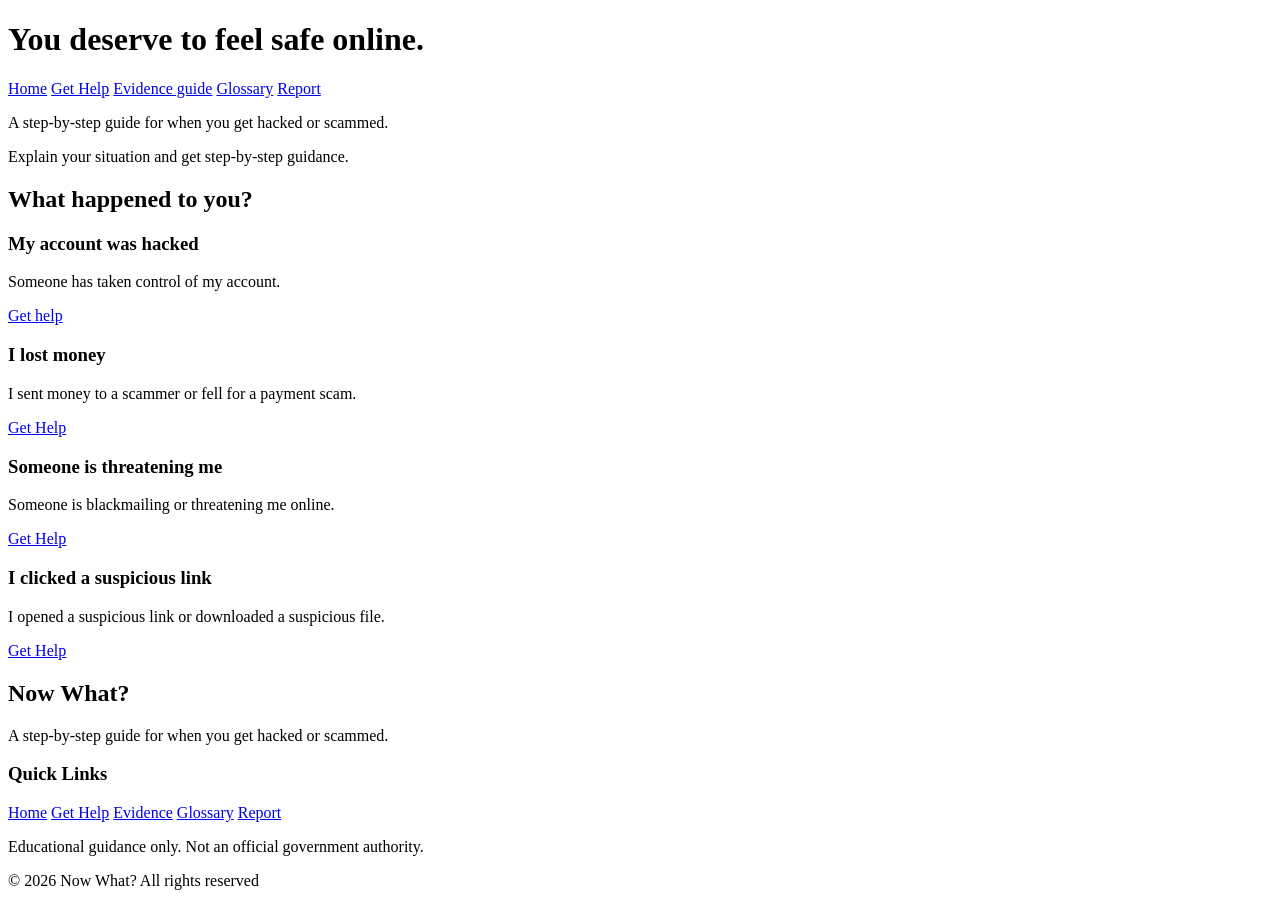
==== index.html @ eea25f43 "Upload Now What project" ====
<!DOCTYPE html>
<html lang="en">
<head>
    <meta charset="UTF-8">
    <meta name="viewport" content="width=device-width, initial-scale=1.0">
    <title>Now What? | Home</title>

    <link rel="stylesheet" href="css/style.css">
</head>
<body>
    <header class="site-header">
        <h1>You deserve to feel safe online.</h1>
        <nav>
            <a href="index.html" aria-current="page">Home</a>
            <a href="get-help.html">Get Help</a>
            <a href="evidence.html">Evidence guide</a>
            <a href="glossary.html">Glossary</a>
            <a href="report.html">Report</a>
        </nav>
    </header>

    <main>
        <section class = "hero">
        <p class="intro-text">
            A step-by-step guide for when you get hacked or scammed.
        </p>
        <p class="supporting-text">
            Explain your situation and get step-by-step guidance.
        </p>
        </section>
            <h2>What happened to you?</h2>
            
        <section class="situations-section">

            <div class = "situation-card">
                <h3>My account was hacked</h3>
                <p>Someone has taken control of my account.</p>
                <a href="get-help.html?type=hacked">Get help</a>
            </div>

            <div class = "situation-card">
                <h3>I lost money</h3>
                <p>I sent money to a scammer or fell for a payment scam.</p>
                <a href="get-help.html?type=scam">Get Help</a>
            </div>

            <div class = "situation-card">
                <h3>Someone is threatening me</h3>
                <p>Someone is blackmailing or threatening me online.</p>
                <a href="get-help.html?type=threat">Get Help</a>
            </div>

            <div class = "situation-card">
                <h3>I clicked a suspicious link</h3>
                <p>I opened a suspicious link or downloaded a suspicious file.</p>
                <a href="get-help.html?type=link">Get Help</a>
            </div>

        </section>

    </main>   

    <footer class = "site-footer">
        <div class = "footer-content">
            <div class="footer-about">
                <h2>Now What?</h2>
                <p>A step-by-step guide for when you get
                hacked or scammed.</p>
            </div>
            <div class = "footer-link">
                <h3>Quick Links</h3>

                <a href="index.html">Home</a>
                <a href="get-help.html">Get Help</a>
                <a href="evidence.html">Evidence</a>
                <a href="glossary.html">Glossary</a>
                <a href="report.html">Report</a>
            </div>
        </div>

        <div class = "footer-bottom">
            <p>Educational guidance only. Not an official
            government authority.</p>
            <p>© 2026 Now What? All rights reserved</p>
        </div>
    </footer>

</body>
</html>
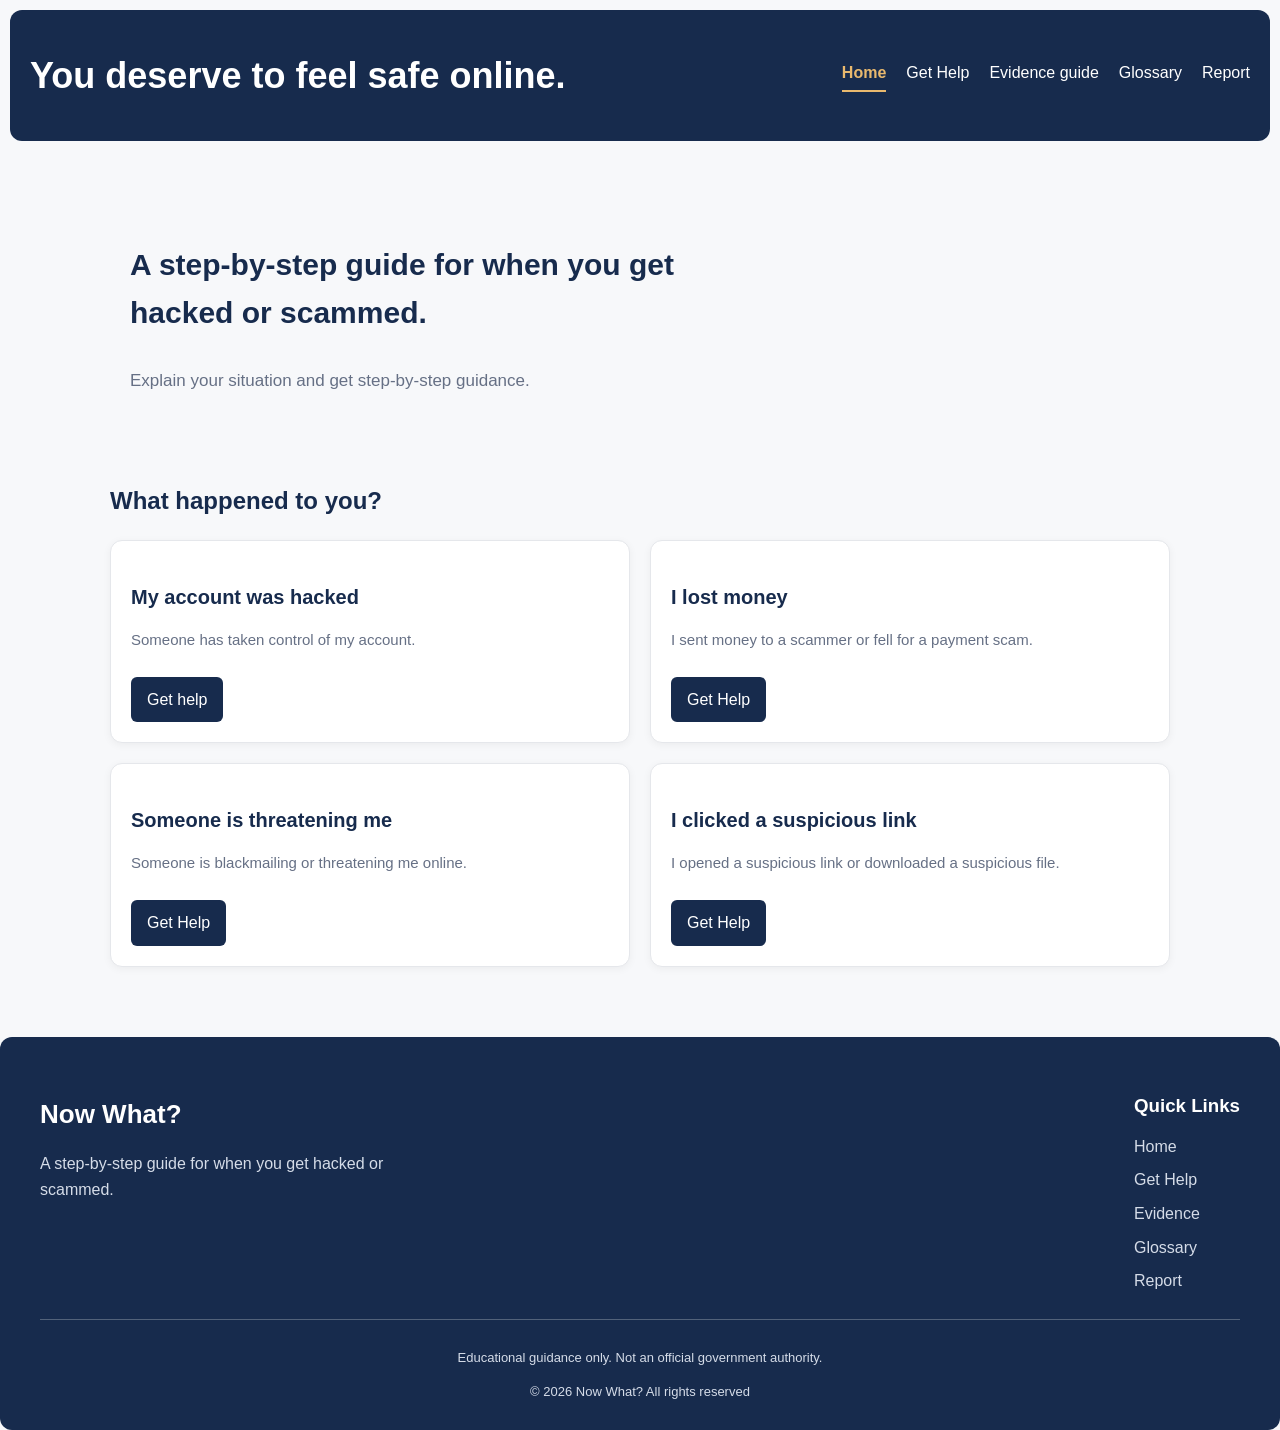
==== commit 9022da6b: "Fix HTML formatting and structure" ====
--- a/index.html
+++ b/index.html
@@ -5,7 +5,7 @@
     <meta name="viewport" content="width=device-width, initial-scale=1.0">
     <title>Now What? | Home</title>
 
-    <link rel="stylesheet" href="css/style.css">
+    <link rel="stylesheet" href="style.css">
 </head>
 <body>
     <header class="site-header">
@@ -86,4 +86,4 @@
     </footer>
 
 </body>
-</html>+</html>
--- a/style.css
+++ b/style.css
@@ -0,0 +1,543 @@
+main{
+    max-width: 1100px;
+    margin: 0 auto;
+    padding: 20px;
+}
+body{
+    font-family: Arial, Helvetica, sans-serif;
+    line-height: 1.6;
+    background-color: #F7F8FA ;
+    color: #172B4D;
+    margin: 0;
+}
+h1{
+    font-size: 36px;
+    line-height: 1.2;
+}
+.site-header{
+    background-color: #172B4D;
+    color: white;
+    padding: 20px;
+    margin: 10px;
+    border-radius: 12px;
+    display: flex;
+    justify-content: space-between;
+    align-items: center;
+}
+.hero{
+    padding: 40px 20px;
+    margin-bottom: 30px;
+}
+.situation-card{
+    background-color: white;
+    padding: 20px;
+    border-radius: 12px;
+    transition: transform 0.2s ease;
+    box-shadow: 0 2px 8px rgba(0,0,0,0.05);
+    border: 1px solid #E5E7EB;
+}
+.situation-card h3{
+    font-size: 20px;
+    margin-bottom: 8px;
+}
+.situation-card p{
+    color: #667085;
+    font-size: 15px;
+}
+.situation-card a{
+    display: inline-block;
+    background-color: #172B4D;
+    color: white;
+    text-decoration: none;
+    padding: 10px 16px;
+    border-radius: 6px;
+    margin-top: 10px;
+}
+.situation-card a:hover{
+    background-color: #29466F;
+}
+.situation-card:hover{
+    transform: translateY(-4px);
+}
+.situations-section {
+    display: grid;
+    grid-template-columns: 1fr 1fr;
+    gap: 20px;
+}
+nav{
+    display: flex;
+    gap: 20px;
+}
+nav a{
+    color: white;
+    text-decoration: none;
+    
+}
+nav a:hover{
+    color: #E9B96E;
+}
+@media (max-width: 600px)
+{
+    .site-header{
+        flex-direction: column;
+        align-items: flex-start;
+        gap: 15px;
+    }
+    nav{
+        flex-wrap: wrap;
+    }
+    .situations-section{
+        grid-template-columns: 1fr;
+    }
+    .glossary-grid{
+        grid-template-columns: 1fr;
+    }
+}
+.intro-text{
+    font-size: 30px;
+    font-weight: bold;
+    max-width: 650px;
+}
+.supporting-text{
+    font-size: 17px;
+    color: #667085;
+    max-width: 600px;
+}
+#guidance-section{
+    margin-top: 30px;
+}
+.guidance-step{
+    background-color: white;
+    border: 1px solid #E5E7EB;
+    border-radius: 10px;
+    padding: 16px;
+    margin-bottom: 12px;
+    display: flex;
+    align-items: center;
+    gap: 12px;
+}
+.guidance-step input{
+    width: 18px;
+    height: 18px;
+    accent-color: #172B4D;
+    cursor: pointer;
+}
+.progress-container{
+    margin: 20px 0;
+}
+.progress-track{
+    width: 100%;
+    height: 10px;
+    background-color: #E5E7EB;
+    border-radius: 10px;
+    overflow: hidden;
+}
+#progress-bar{
+    width: 0%;
+    height: 100%;
+    background-color: #172B4D;
+    border-radius: 10px;
+    transition: width 0.3s ease;
+}
+.evidence-card {
+    background-color: white;
+    border: 1px solid #E5E7EB;
+    border-radius: 10px;
+    padding: 20px;
+    margin-bottom: 15px;
+}
+
+.evidence-card p{
+    color: #667085;
+}
+.glossary-grid{
+    display: grid;
+    grid-template-columns: repeat(3, 1fr);
+    gap: 20px;
+}
+.glossary-card{
+    background-color: white;
+    border: 1px solid #E5E7EB;
+    border-radius: 12px;
+    padding: 20px;
+    transition: transform 0.2s ease;
+}
+.glossary-card h3{
+    font-size: 20px;
+    margin-bottom: 10px;
+}
+.glossary-card:hover{
+    transform: translateY(-4px);
+}
+input{
+    margin-top: 20px;
+    margin-bottom: 20px;
+}
+.report-grid{
+    display:grid;
+    grid-template-columns: repeat(3,1fr);
+    gap: 20px;
+}
+.report-grid .evidence-card{
+    margin-bottom: 0;
+    transition: transform 0.2s ease;
+}
+.report-grid .evidence-card:hover{
+    transform: translateY(-4px);
+}
+.report-grid a{
+    display: inline-block;
+    background-color: #172B4D;
+    color: white;
+    text-decoration: none;
+    padding: 10px 14px;
+    border-radius: 6px;
+    margin-top: 10px;
+}
+.report-grid a:hover{
+    background-color: #29466F;
+}
+.disclaimer{
+    background-color: #E9EEF5;
+    border-left: 4px solid #172B4D;
+    border-radius: 8px;
+    padding: 15px 20px;
+    margin-top: 35px;
+}
+.disclaimer p{
+    color: #667085;
+    font-size: 14px;
+    margin: 0;
+}
+@media (max-width: 600px){
+    .report-grid{
+        grid-template-columns: 1fr;
+    }
+}
+.site-footer{
+    background-color: #172B4D;
+    color: white;
+    padding: 35px 40px 15px;
+    margin-top: 50px;
+    border-radius: 12px;
+}
+.footer-content{
+    display: flex;
+    justify-content: space-between;
+    gap: 40px;
+    margin-bottom: 25px;
+}
+.footer-about{
+    max-width: 350px;
+}
+.footer-about h2{
+    font-size: 26px;
+    margin-bottom: 10px;
+}
+.footer-about p{
+    color: #D5DCE8;
+}
+.footer-link{
+    display: flex;
+    flex-direction: column;
+    gap: 8px;
+}
+.footer-link h3{
+    margin-bottom: 5px;
+}
+.footer-link a{
+    color: #D5DCE8;
+    text-decoration: none;
+}
+.footer-link a:hover{
+    color: #E9B96E;
+}
+.footer-bottom{
+    border-top: 1px solid #52627A;
+    padding-top: 15px;
+    text-align: center;
+    color: #D5DCE8;
+    font-size: 13px;
+}
+@media(max-width: 600px)
+{
+    .site-footer{
+        padding: 25px 20px 15px;
+    }
+    .footer-content{
+        flex-direction: column;
+        gap: 25px;
+    }
+}
+
+.question {
+    background: white;
+    padding: 18px;
+    margin: 18px 0;
+    border: 1px solid #E5E7EB;
+    border-radius: 10px;
+}
+
+.question h4 {
+    margin-bottom: 12px;
+}
+
+.question label {
+    display: inline-block;
+    margin: 7px 0;
+}
+
+#show-guidance {
+    background: #172B4D;
+    color: white;
+    padding: 12px 20px;
+    border: none;
+    border-radius: 6px;
+    cursor: pointer;
+}
+
+#show-guidance:hover {
+    background: #29466F;
+}
+
+.page-intro {
+    margin: 35px 0;
+}
+
+.evidence-guide {
+    margin: 30px 0;
+}
+
+.tab-content {
+    background: white;
+    padding: 25px;
+    border: 1px solid #E5E7EB;
+    border-top: none;
+}
+
+.tab-pane h2 {
+    margin-bottom: 10px;
+}
+
+.tab-pane > p {
+    color: #667085;
+    margin-bottom: 22px;
+}
+
+.accordion-button {
+    color: #172B4D;
+    font-weight: 600;
+}
+
+.accordion-button:not(.collapsed) {
+    background-color: #F7F8FA;
+    color: #172B4D;
+}
+
+.evidence-reminder {
+    background: white;
+    padding: 25px;
+    border: 1px solid #E5E7EB;
+    border-radius: 10px;
+    margin: 35px 0;
+}
+
+.evidence-reminder li {
+    margin-bottom: 10px;
+}
+
+@media (max-width: 600px) {
+    .tab-content {
+        padding: 15px;
+    }
+
+    .nav-tabs .nav-link {
+        padding: 8px;
+        font-size: 13px;
+    }
+}
+
+.glossary-filters {
+    display: flex;
+    flex-wrap: wrap;
+    gap: 10px;
+    margin: 20px 0;
+}
+
+.filter-btn {
+    background: white;
+    color: #172B4D;
+    border: 1px solid #E5E7EB;
+    padding: 9px 16px;
+    border-radius: 20px;
+    cursor: pointer;
+}
+
+.filter-btn:hover {
+    background: #F0F2F5;
+}
+
+.filter-btn.active {
+    background: #172B4D;
+    color: white;
+    border-color: #172B4D;
+}
+
+.glossary-card h3 {
+    color: #172B4D;
+    margin-bottom: 10px;
+}
+
+.glossary-card p {
+    color: #667085;
+    line-height: 1.6;
+}
+.glossary-card[hidden] {
+    display: none !important;
+}
+.feedback-section {
+    background-color: white;
+    padding: 30px;
+    margin: 40px 0;
+    border: 1px solid #E5E7EB;
+    border-radius: 10px;
+}
+
+.feedback-section h2 {
+    color: #172B4D;
+    margin-bottom: 10px;
+}
+
+.form-group {
+    margin-bottom: 20px;
+}
+
+.form-group label {
+    display: block;
+    margin-bottom: 8px;
+    font-weight: bold;
+    color: #172B4D;
+}
+
+.form-group input,
+.form-group textarea {
+    width: 100%;
+    padding: 12px;
+    border: 1px solid #E5E7EB;
+    border-radius: 6px;
+    font-family: Arial, sans-serif;
+    font-size: 15px;
+}
+
+.form-group textarea {
+    min-height: 120px;
+    resize: vertical;
+}
+
+.feedback-section button {
+    background-color: #172B4D;
+    color: white;
+    padding: 12px 22px;
+    border: none;
+    border-radius: 6px;
+    cursor: pointer;
+}
+
+.feedback-section button:hover {
+    background-color: #E9B96E;
+    color: #172B4D;
+}
+
+#feedback-success {
+    color: green;
+    margin-top: 20px;
+    font-weight: bold;
+}
+/* General responsive improvements */
+
+* {
+    box-sizing: border-box;
+}
+
+img {
+    max-width: 100%;
+    height: auto;
+}
+
+/* Tablet screens */
+@media (max-width: 900px) {
+    .glossary-grid {
+        grid-template-columns: repeat(2, 1fr);
+    }
+
+    .report-grid {
+        grid-template-columns: repeat(2, 1fr);
+    }
+}
+
+/* Mobile screens */
+@media (max-width: 600px) {
+    main {
+        padding: 15px;
+    }
+
+    h1 {
+        font-size: 28px;
+    }
+
+    .intro-text {
+        font-size: 24px;
+    }
+
+    .site-header {
+        margin: 5px;
+        padding: 15px;
+    }
+
+    nav {
+        gap: 12px;
+    }
+
+    nav a {
+        font-size: 14px;
+    }
+
+    .glossary-grid,
+    .report-grid {
+        grid-template-columns: 1fr;
+    }
+
+    .feedback-section {
+        padding: 20px;
+    }
+
+    .guidance-step {
+        align-items: flex-start;
+    }
+
+    .footer-content {
+        gap: 20px;
+    }
+}
+.form-error {
+    display: block;
+    color: #B42318;
+    font-size: 14px;
+    margin-top: 5px;
+}
+
+#feedback-error {
+    margin-bottom: 10px;
+}
+#guidance-results a {
+    display: inline-block;
+    margin-right: 15px;
+    margin-top: 8px;
+}
+nav a[aria-current="page"] {
+    color: #E9B96E;
+    font-weight: bold;
+    border-bottom: 2px solid #E9B96E;
+    padding-bottom: 4px;
+    text-decoration: none;
+}
